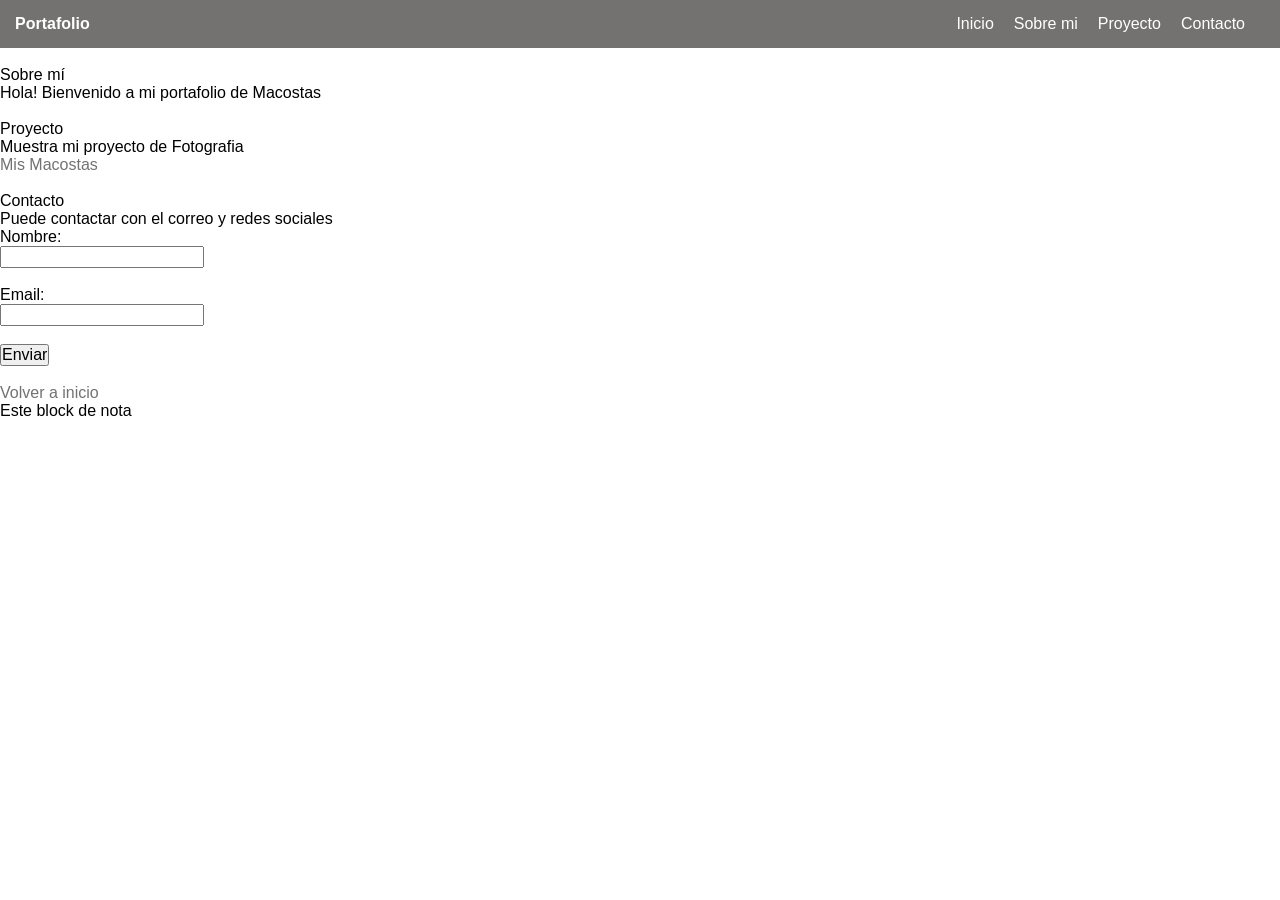
==== index.html @ 254ca8b9 "portafolio" ====
<!--TAREA: Creación de portafolio personal con página de mascotas-->

<!DOCTYPE html>
<html lang="es">

<head>

    <meta name="viewport" content="width=device-width, initial-scale=1.0">
    <meta charset="UTF-8">
    <meta name="author" content="Marielsa">
    <meta name="description" content="Portafolio">
    <title>Portafolio</title>
    <link rel="Stylesheet" href="Style/style.css">

</head>

<body>

    <header>
        <h1>Portafolio</h1>
        <nav>
            <ul>
                <li><a href="#">Inicio</a></li>
                <li><a href="#">Sobre mi</a></li>
                <li><a href="#">Proyecto</a></li>
                <li><a href="#">Contacto</a></li>
            </ul>
        </nav>
    </header>
<br>
    <body>
        <section>Sobre mí</section>
        <p>Hola! Bienvenido a mi portafolio de Macostas</p>
        <br>

        <section>Proyecto</section>
        <p>Muestra mi proyecto de Fotografia</p>
        <ul><a href="mascotas.html">Mis Macostas</a></ul>
        <br>

        <section>Contacto</section>
        <p>Puede contactar con el correo y redes sociales</p>
        <form action="/procesar-datos" method="Formulario">
            <label for="Nombre">Nombre:</label><br>
            <input type="Nombre" id="Nombre" name="Nombre" required><br><br>

            <label for="email">Email:</label><br>
            <input type="email" id="email" name="email" required><br><br>

            <input type="submit" value="Enviar">
        </form>
        <br>

        <a href="index.html">Volver a inicio</a>

        <footer>
            <blockquote>
                <p>Este block de nota</p>
            </blockquote>
        </footer>

    </body>

</html>
---- Style/style.css ----
/* Aplicación de estilos (styles.css):
Aplica una tipografía legible y colores de fondo/texto que diferencien las secciones.
Usa display, margin y padding para organizar los elementos con el modelo de caja.
Agrega un hover a los enlaces para que cambien de color al pasar el mouse.
Opcional: incluye una sombra en las imágenes y un borde redondeado.
El límite es tu imaginación, si deseas agregar una nueva sección, un nuevo estilo, no hay ningún problema. */


* {
    margin: 0;
    padding: 0;
    font-family: Arial, sans-serif;
    font-size: 16px;
}

body {
    margin: 0;
    font-family: Arial, sans-serif;
}

header {
    background-color: #747171;
    color: #333;
    padding: 15px;
    display: flex;
    justify-content: space-between;
    align-items: center;
}

nav ul {
    list-style: none;
    display: flex;
}

nav li {
    display: inline;
    margin-right: 20px;
}

a {
    text-decoration: none;
    color: #747171;
}

nav a {
    text-decoration: none;
    color: #fff;
    font-size: 16px;
}

nav a:hover {
    text-decoration: underline;
}

h1 {
    color: #fff;
    margin: 0;
}

p {
    font-family: Arial, sans-serif;
    font-size: 16px;
}

nav {
    font-family: Arial, sans-serif;
    font-size: 24px;
}

section {
    font-family: Arial, sans-serif;
    font-size: 16px;
}
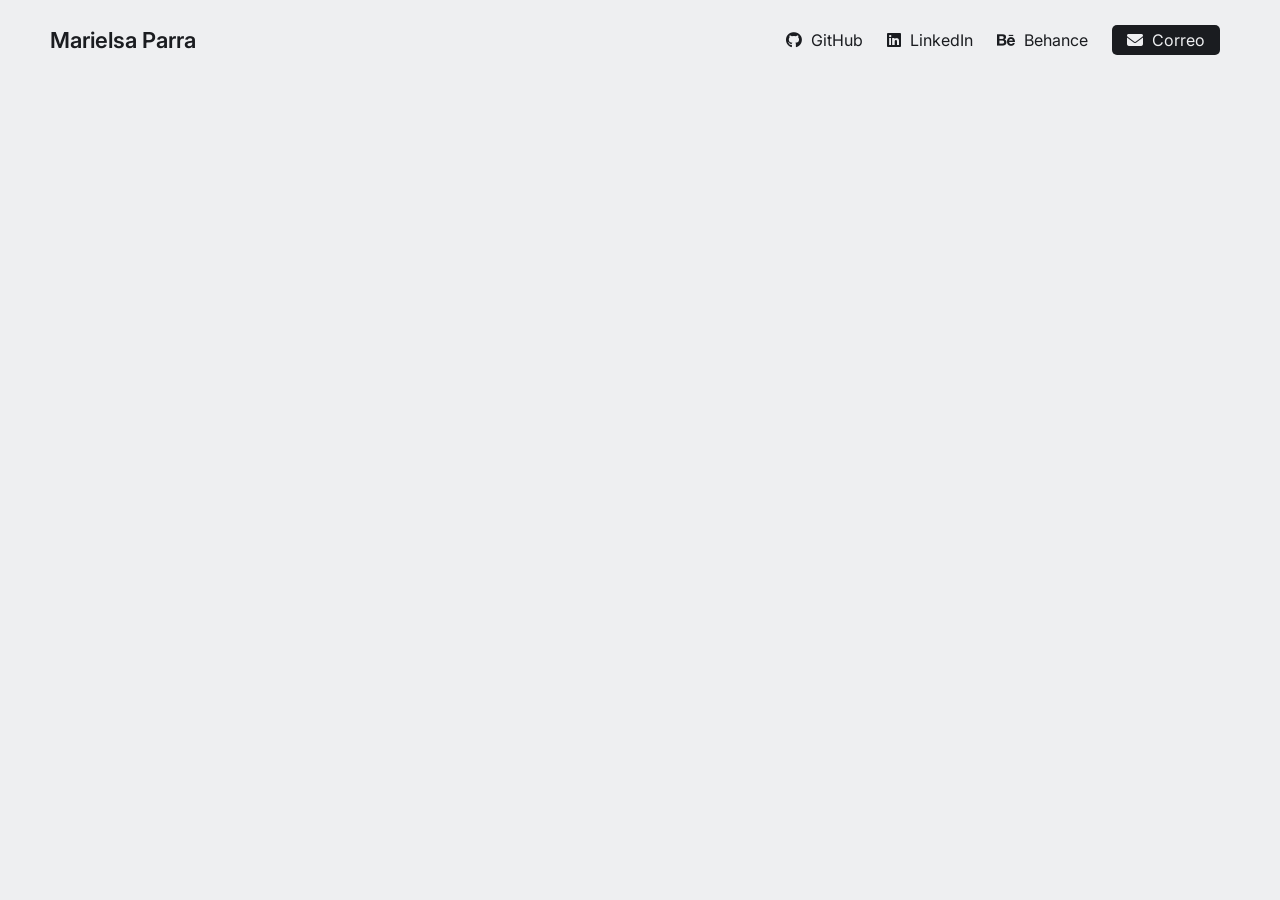
==== commit 4b612304: "portafolio" ====
--- a/index.html
+++ b/index.html
@@ -4,61 +4,60 @@
 <html lang="es">
 
 <head>
+    <meta charset="UTF-8">
+    <meta http-equiv="X-UA-Compatible" content="IE=edge">
+    <meta name="viewport" content="width=device-width, initial-scale=1.0">
+    <meta name="author" content="Marielsa Parra">
+    <meta name="description" content="Portafolio">
 
-    <meta name="viewport" content="width=device-width, initial-scale=1.0">
-    <meta charset="UTF-8">
-    <meta name="author" content="Marielsa">
-    <meta name="description" content="Portafolio">
-    <title>Portafolio</title>
-    <link rel="Stylesheet" href="Style/style.css">
+    <link rel="preconnect" href="https://fonts.googleapis.com">
+    <link rel="preconnect" href="https://fonts.gstatic.com" crossorigin>
+    <link href="https://fonts.googleapis.com/css2?family=Inter:wght@400;600&display=swap" rel="stylesheet">
 
+    <link rel="stylesheet" href="https://cdnjs.cloudflare.com/ajax/libs/font-awesome/6.5.0/css/all.min.css"
+        crossorigin="anonymous" referrerpolicy="no-referrer" />
+
+    <link rel="stylesheet" href="Style/style.css">
+
+    <title>Marielsa Parra</title>
 </head>
 
 <body>
+    <nav>
+        <div class="left">
+            <a href="/">Marielsa Parra</a>
+        </div>
 
-    <header>
-        <h1>Portafolio</h1>
-        <nav>
-            <ul>
-                <li><a href="#">Inicio</a></li>
-                <li><a href="#">Sobre mi</a></li>
-                <li><a href="#">Proyecto</a></li>
-                <li><a href="#">Contacto</a></li>
-            </ul>
-        </nav>
-    </header>
-<br>
-    <body>
-        <section>Sobre mí</section>
-        <p>Hola! Bienvenido a mi portafolio de Macostas</p>
-        <br>
+        <div class="right">
+            <a href="https://github.com/marielsa-design" target="_blank" rel="noopener noreferrer">
+                <i class="fa-brands fa-github"></i>
+                <span>GitHub</span>
+            </a>
 
-        <section>Proyecto</section>
-        <p>Muestra mi proyecto de Fotografia</p>
-        <ul><a href="mascotas.html">Mis Macostas</a></ul>
-        <br>
+            <a href="https://linkedin.com/in/marielsa-parra/" target="_blank" rel="noopener noreferrer">
+                <i class="fa-brands fa-linkedin"></i>
+                <span>LinkedIn</span>
+            </a>
 
-        <section>Contacto</section>
-        <p>Puede contactar con el correo y redes sociales</p>
-        <form action="/procesar-datos" method="Formulario">
-            <label for="Nombre">Nombre:</label><br>
-            <input type="Nombre" id="Nombre" name="Nombre" required><br><br>
+            <a href="https://www.behance.net/marielsamilagro" target="_blank" rel="noopener noreferrer">
+                <i class="fa-brands fa-behance"></i>
+                <span>Behance</span>
+            </a>
 
-            <label for="email">Email:</label><br>
-            <input type="email" id="email" name="email" required><br><br>
+            <a href="mailto:marielsa.milagro@gmail.com">
+                <i class="fa-solid fa-envelope"></i>
+                <span>Correo</span>
+            </a>
+        </div>
+    </nav>
 
-            <input type="submit" value="Enviar">
-        </form>
-        <br>
-
-        <a href="index.html">Volver a inicio</a>
-
-        <footer>
-            <blockquote>
-                <p>Este block de nota</p>
-            </blockquote>
-        </footer>
-
-    </body>
+    <main>
+        <section id="about"></section>
+        <section id="habilidades-diseno"></section>
+        <section id="habilidades-desarrollo"></section>
+        <section id="proyectos"></section>
+        <section id="contacto"></section>
+    </main>
+</body>
 
 </html>
--- a/Style/style.css
+++ b/Style/style.css
@@ -1,73 +1,58 @@
-/* Aplicación de estilos (styles.css):
-Aplica una tipografía legible y colores de fondo/texto que diferencien las secciones.
-Usa display, margin y padding para organizar los elementos con el modelo de caja.
-Agrega un hover a los enlaces para que cambien de color al pasar el mouse.
-Opcional: incluye una sombra en las imágenes y un borde redondeado.
-El límite es tu imaginación, si deseas agregar una nueva sección, un nuevo estilo, no hay ningún problema. */
-
+:root {
+    --text-color: #1a1c20;
+    --link-color: #4a76ee;
+    --background-color: #eeeff1;
+}
 
 * {
     margin: 0;
     padding: 0;
-    font-family: Arial, sans-serif;
-    font-size: 16px;
+    box-sizing: border-box;
+}
+
+html {
+    scroll-behavior: smooth;
 }
 
 body {
-    margin: 0;
-    font-family: Arial, sans-serif;
+    font-family: 'Inter', sans-serif;
+    background-color: var(--background-color);
 }
 
-header {
-    background-color: #747171;
-    color: #333;
-    padding: 15px;
+a {
+    color: var(--text-color);
+    text-decoration: none;
+}
+
+/* Navbar */
+
+nav {
     display: flex;
     justify-content: space-between;
     align-items: center;
+
+    padding: 0 50px;
+    height: 80px;
 }
 
-nav ul {
-    list-style: none;
-    display: flex;
+nav .left a {
+    color: var(--text-color);
+    font-size: 22px;
+    font-weight: 600;
 }
 
-nav li {
-    display: inline;
-    margin-right: 20px;
+nav .right a {
+    color: var(--text-color);
+    margin: 0 10px;
 }
 
-a {
-    text-decoration: none;
-    color: #747171;
+nav .right a:last-child {
+    color: var(--background-color);
+    background-color: var(--text-color);
+    padding: 5px 15px;
+    border-radius: 5px;
 }
 
-nav a {
-    text-decoration: none;
-    color: #fff;
-    font-size: 16px;
-}
-
-nav a:hover {
-    text-decoration: underline;
-}
-
-h1 {
-    color: #fff;
-    margin: 0;
-}
-
-p {
-    font-family: Arial, sans-serif;
-    font-size: 16px;
-}
-
-nav {
-    font-family: Arial, sans-serif;
-    font-size: 24px;
-}
-
-section {
-    font-family: Arial, sans-serif;
-    font-size: 16px;
+nav .right a span {
+    margin-left: 5px;
 }
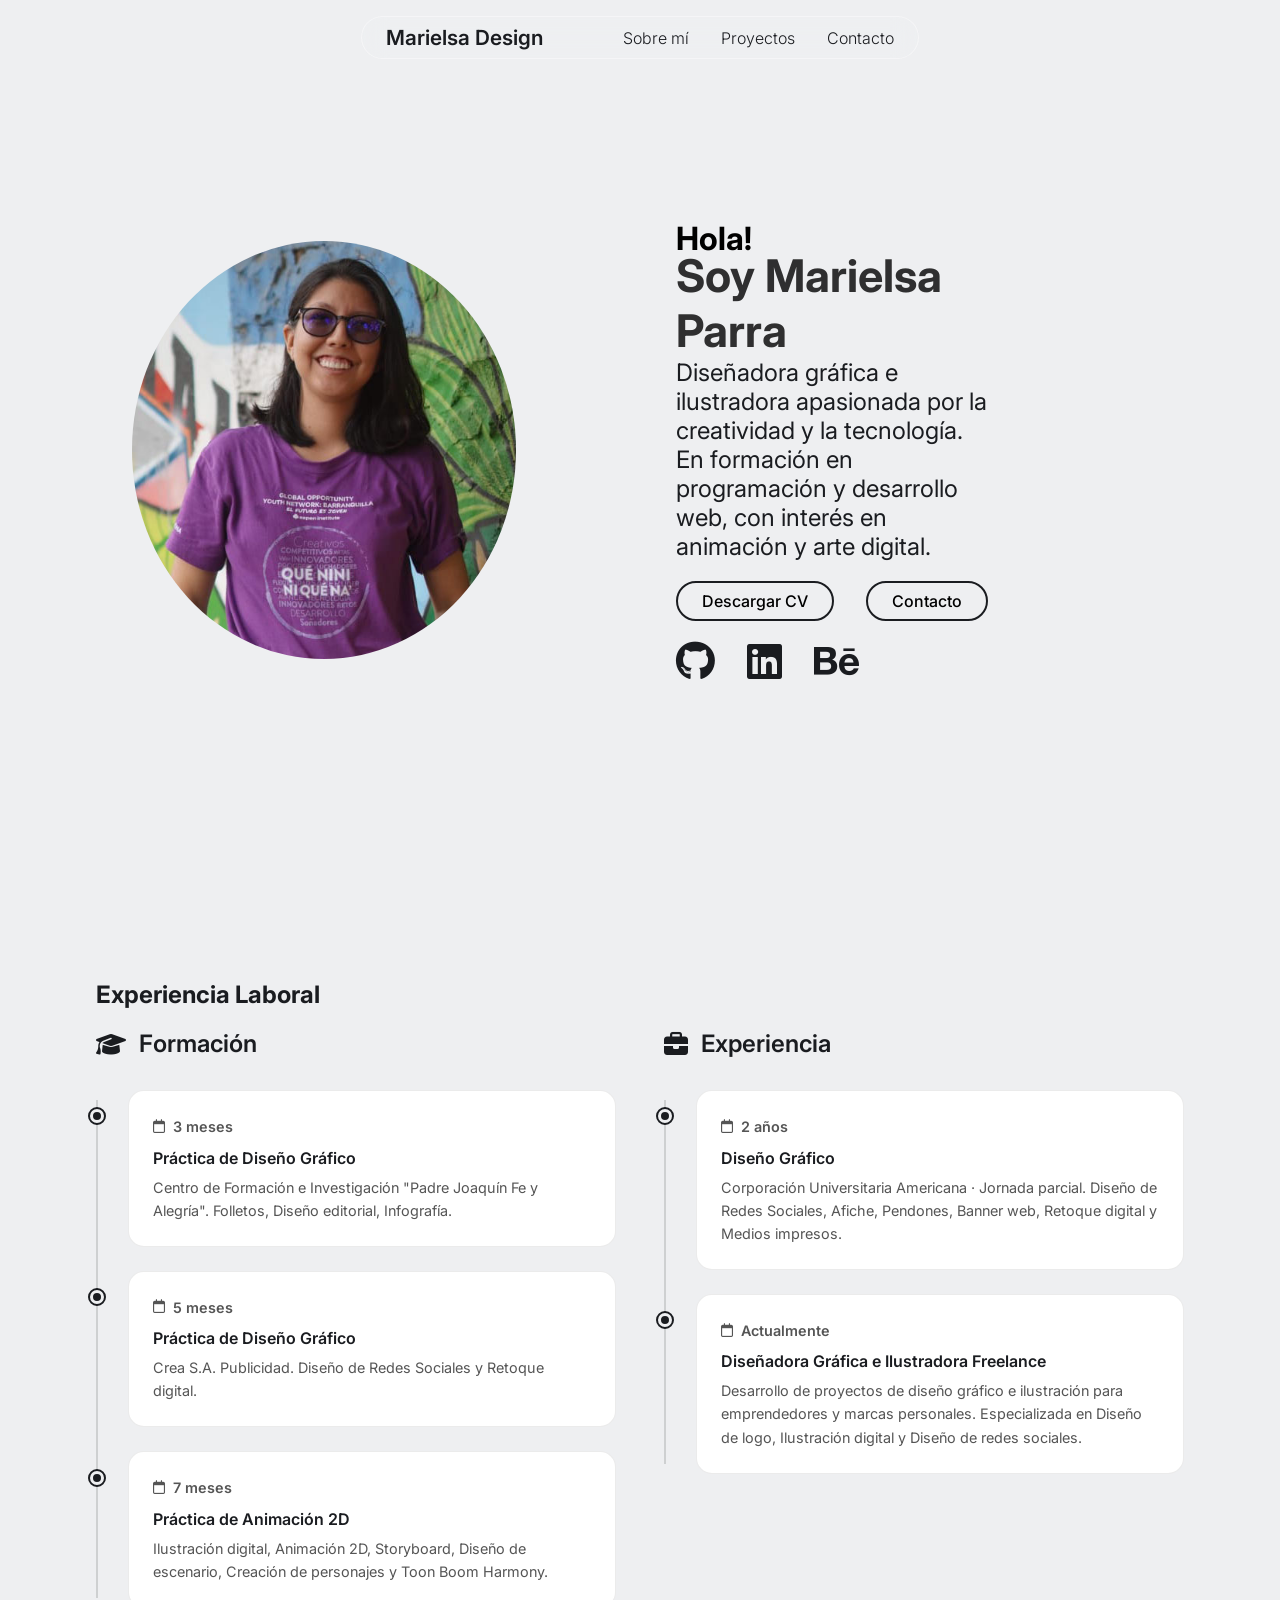
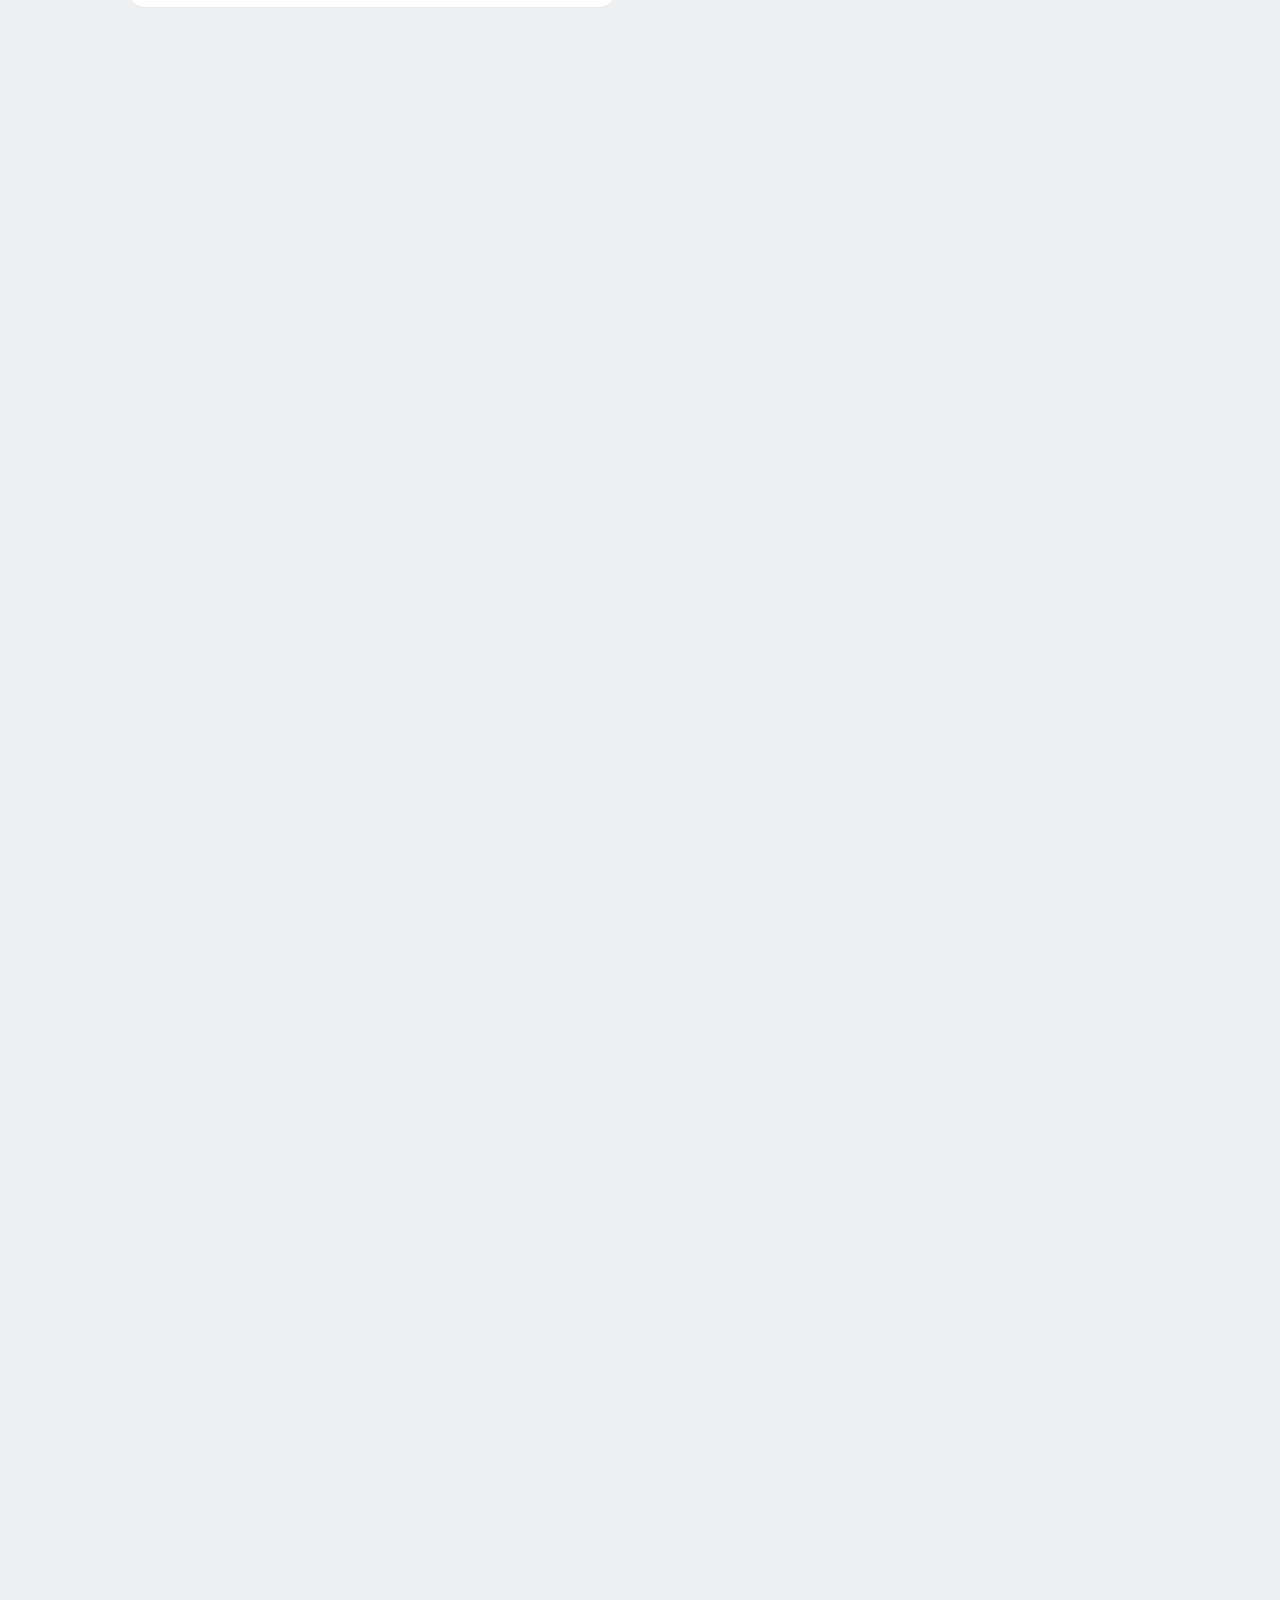
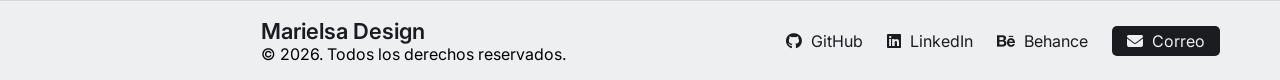
==== commit 3ce669a6: "portafolio" ====
--- a/index.html
+++ b/index.html
@@ -23,9 +23,162 @@
 </head>
 
 <body>
-    <nav>
+
+    <header class="header">
+        <a href="/" class="logo">Marielsa Design</a>
+
+        <ul class="nav-links">
+            <li><a href="#inicio">Sobre mí</a></li>
+            <li><a href="#proyectos">Proyectos</a></li>
+            <li><a href="#contacto">Contacto</a></li>
+        </ul>
+    </header>
+
+    <section id="about" class="about">
+        <div class="about-container">
+            <img src="img/foto.jpg" alt="">
+
+            <div class="info-box">
+
+                <div class="text">
+                    <h1>Hola!</h1>
+                    <h2>Soy Marielsa Parra</h2>
+                    <span>Diseñadora gráfica e ilustradora apasionada por la creatividad y la tecnología. En formación
+                        en programación y desarrollo web, con interés en animación y arte digital.</span>
+                </div>
+                <br>
+
+                <div class="btn-group">
+                    <div class="btn">Descargar CV</div><br>
+                    <div class="btn">Contacto</div>
+                </div>
+                <br>
+                <div class="socials">
+                    <a href="https://github.com/marielsa-design" target="_blank" rel="noopener noreferrer">
+                        <i class="fa-brands fa-github"></i>
+                    </a>
+                    <a href="https://www.linkedin.com/in/marielsa-parra/" target="_blank" rel="noopener noreferrer">
+                        <i class="fa-brands fa-linkedin"></i>
+                    </a>
+                    <a href="https://www.behance.net/marielsamilagro" target="_blank" rel="noopener noreferrer">
+                        <i class="fa-brands fa-behance"></i>
+                </div>
+
+            </div>
+        </div>
+    </section>
+    <section id="experiencia" class="experiencia">
+
+        <h2 class="section-title">Experiencia Laboral</h2>
+        <br>
+
+        <div class="timeline-container">
+
+            <!-- Columna izquierda: Formación -->
+            <div class="timeline-column">
+                <div class="timeline-column-title">
+                    <i class="fa-solid fa-graduation-cap"></i>
+                    <h3>Formación</h3>
+                </div>
+
+                <div class="timeline-line">
+                    <div class="timeline-item">
+                        <div class="timeline-dot"></div>
+                        <div class="timeline-card">
+                            <p class="timeline-date">
+                                <i class="fa-regular fa-calendar"></i>
+                                3 meses
+                            </p>
+                            <h4>Práctica de Diseño Gráfico</h4>
+                            <p>Centro de Formación e Investigación "Padre Joaquín Fe y Alegría". Folletos, Diseño
+                                editorial, Infografía.</p>
+                        </div>
+                    </div>
+
+                    <div class="timeline-item">
+                        <div class="timeline-dot"></div>
+                        <div class="timeline-card">
+                            <p class="timeline-date">
+                                <i class="fa-regular fa-calendar"></i>
+                                5 meses
+                            </p>
+                            <h4>Práctica de Diseño Gráfico</h4>
+                            <p>Crea S.A. Publicidad. Diseño de Redes Sociales y Retoque digital.</p>
+                        </div>
+                    </div>
+
+                    <div class="timeline-item">
+                        <div class="timeline-dot"></div>
+                        <div class="timeline-card">
+                            <p class="timeline-date">
+                                <i class="fa-regular fa-calendar"></i>
+                                7 meses
+                            </p>
+                            <h4>Práctica de Animación 2D</h4>
+                            <p>Ilustración digital, Animación 2D, Storyboard, Diseño de escenario, Creación de
+                                personajes y Toon Boom Harmony.</p>
+                        </div>
+                    </div>
+
+                </div>
+            </div>
+
+            <!-- Columna derecha: Experiencia -->
+
+            <div class="timeline-column">
+                <div class="timeline-column-title">
+                    <i class="fa-solid fa-briefcase"></i>
+                    <h3>Experiencia</h3>
+                </div>
+
+                <div class="timeline-line">
+
+                    <div class="timeline-item">
+                        <div class="timeline-dot"></div>
+                        <div class="timeline-card">
+                            <p class="timeline-date">
+                                <i class="fa-regular fa-calendar"></i>
+                                2 años
+                            </p>
+                            <h4>Diseño Gráfico</h4>
+                            <p>Corporación Universitaria Americana · Jornada parcial. Diseño de Redes Sociales,
+                                Afiche, Pendones, Banner web, Retoque digital y Medios impresos.</p>
+                        </div>
+                    </div>
+
+                    <div class="timeline-item">
+                        <div class="timeline-dot"></div>
+                        <div class="timeline-card">
+                            <p class="timeline-date">
+                                <i class="fa-regular fa-calendar"></i>
+                                Actualmente
+                            </p>
+                            <h4>Diseñadora Gráfica e Ilustradora Freelance</h4>
+                            <p>Desarrollo de proyectos de diseño gráfico e ilustración para emprendedores y marcas
+                                personales. Especializada en Diseño de logo, Ilustración digital y Diseño de redes
+                                sociales.</p>
+                        </div>
+                    </div>
+
+                </div>
+            </div>
+
+        </div>
+
+    </section>
+
+    <main>
+        <section id="about"></section>
+        <section id="experiencia"></section>
+        <section id="habilidades-desarrollo"></section>
+        <section id="proyectos"></section>
+        <section id="contacto"></section>
+    </main>
+
+    <footer class="footer">
         <div class="left">
-            <a href="/">Marielsa Parra</a>
+            <a href="/">Marielsa Design</a><br>
+            <span>&copy; 2026. Todos los derechos reservados.</span>
         </div>
 
         <div class="right">
@@ -49,15 +202,8 @@
                 <span>Correo</span>
             </a>
         </div>
-    </nav>
-
-    <main>
-        <section id="about"></section>
-        <section id="habilidades-diseno"></section>
-        <section id="habilidades-desarrollo"></section>
-        <section id="proyectos"></section>
-        <section id="contacto"></section>
-    </main>
+    </footer>
+
 </body>
 
 </html>
--- a/Style/style.css
+++ b/Style/style.css
@@ -17,6 +17,9 @@
 body {
     font-family: 'Inter', sans-serif;
     background-color: var(--background-color);
+    display: flex;
+    flex-direction: column;
+    min-height: 100vh;
 }
 
 a {
@@ -24,35 +27,342 @@
     text-decoration: none;
 }
 
-/* Navbar */
-
-nav {
+/* Header */
+
+header {
+    position: fixed;
+    top: 1rem;
+    left: 50%;
+    transform: translateX(-50%);
+    display: flex;
+    align-items: center;
+    justify-content: center;
+    gap: 5rem;
+    background-color: rgba(238, 239, 241, 0.5);
+    backdrop-filter: blur(12px);
+    -webkit-backdrop-filter: blur(12px);
+    border: 1px solid rgba(255, 255, 255, 0.4);
+    color: var(--text-color);
+    padding: 0.5rem 1.5rem;
+    border-radius: 3rem;
+    z-index: 1000;
+}
+
+.logo {
+    color: var(--text-color);
+    font-size: 1.3rem;
+    font-weight: 600;
+    text-wrap: nowrap;
+    transition: 0.3s ease-in-out;
+}
+
+.logo:hover {
+    transform: scale(1.1);
+}
+
+.nav-links {
+    display: flex;
+    gap: 2rem;
+    list-style: none;
+}
+
+li a {
+    position: relative;
+    color: var(--text-color);
+    font-weight: 300;
+}
+
+li a::before {
+    position: absolute;
+    content: '';
+    width: 0;
+    left: 0;
+    height: 5px;
+    top: 25px;
+    border-radius: 1rem;
+    transition: 0.3s ease-in-out;
+    background-color: var(--text-color);
+}
+
+li a:hover::before {
+    width: 100%;
+}
+
+#menu-icon {
+    font-size: 2rem;
+    display: none;
+}
+
+main {
+    flex: 1;
+    padding-top: 100px;
+}
+
+section {
+    min-height: 100vh;
+    padding: 8rem 12%;
+    width: 100%;
+    position: relative;
+}
+
+.about {
+    display: flex;
+    align-items: center;
+    justify-content: center;
+}
+
+.about .about-container {
+    display: flex;
+    align-items: center;
+    justify-content: center;
+    gap: 10rem;
+}
+
+.about img {
+    width: 30vw;
+    border-radius: 50%;
+}
+
+info-box {
+    display: flex;
+    flex-direction: column;
+    text-align: center;
+    align-items: center;
+    justify-content: center;
+    gap: 1.5rem;
+}
+
+.info-box h2 {
+    font-size: 45px;
+    margin-top: -10px;
+    opacity: 0.8;
+}
+
+.info-box h1 {
+    font-size: 32px;
+}
+
+.info-box span {
+    background-color: var(--text-color);
+    background-clip: text;
+    color: transparent;
+    font-size: 24px;
+    margin: 10px 0 25px;
+}
+
+.btn-group {
+    display: flex;
+    gap: 1rem;
+}
+
+.btn {
+    border-radius: 3rem;
+    padding: 0.5rem 1.5rem;
+    border: 2px solid var(--text-color);
+    cursor: pointer;
+    font-weight: 500;
+    text-wrap: nowrap;
+    transition: 0.2s ease-in-out;
+}
+
+.btn:hover {
+    background-color: var(--text-color);
+    color: var(--background-color);
+}
+
+.socials {
+    display: flex;
+    gap: 2rem;
+}
+
+.socials i {
+    font-size: 2.5rem;
+    cursor: pointer;
+    transition: 0.2s ease-in-out;
+}
+
+.socials i:hover {
+    transform: scale(1.1);
+}
+
+/* Section Experiencia */
+
+/* Experiencia */
+
+.experiencia {
+    padding: 5rem 10rem;
+}
+
+.experience-info {
+    display: flex;
+    align-items: flex-start;
+    justify-content: center;
+    gap: 5rem;
+}
+
+.experience-img {
+    width: 24vw;
+    border-radius: 3rem;
+    position: sticky;
+    top: 120px;
+}
+
+/* ── Experiencia / Timeline ── */
+
+.experiencia {
+    padding: 5rem 6rem;
+}
+
+.timeline-container {
+    display: grid;
+    grid-template-columns: 1fr 1fr;
+    gap: 3rem;
+}
+
+.timeline-column-title {
+    display: flex;
+    align-items: center;
+    gap: 0.8rem;
+    margin-bottom: 2rem;
+}
+
+.timeline-column-title i {
+    font-size: 1.5rem;
+    color: var(--text-color);
+}
+
+.timeline-column-title h3 {
+    font-size: 1.5rem;
+    font-weight: 600;
+    color: var(--text-color);
+}
+
+.timeline-line {
+    position: relative;
+    padding-left: 2rem;
+}
+
+.timeline-line::before {
+    content: '';
+    position: absolute;
+    left: 0;
+    top: 10px;
+    bottom: 10px;
+    width: 2px;
+    background-color: var(--text-color);
+    opacity: 0.15;
+}
+
+.timeline-item {
+    position: relative;
+    margin-bottom: 1.5rem;
+}
+
+.timeline-dot {
+    position: absolute;
+    left: -2.4rem;
+    top: 1.2rem;
+    width: 14px;
+    height: 14px;
+    border-radius: 50%;
+    background-color: var(--text-color);
+    border: 3px solid var(--background-color);
+    outline: 2px solid var(--text-color);
+}
+
+.timeline-card {
+    background-color: #ffffff;
+    border: 1px solid rgba(0, 0, 0, 0.08);
+    border-radius: 1rem;
+    padding: 1.5rem;
+    transition: 0.2s ease-in-out;
+}
+
+.timeline-card:hover {
+    transform: scale(1.02);
+    box-shadow: 0 4px 20px rgba(0, 0, 0, 0.08);
+}
+
+.timeline-date {
+    display: flex;
+    align-items: center;
+    gap: 0.5rem;
+    font-size: 0.85rem;
+    font-weight: 600;
+    color: var(--link-color);
+    margin-bottom: 0.6rem;
+}
+
+.timeline-date i {
+    font-size: 0.85rem;
+}
+
+.timeline-card h4 {
+    font-size: 1rem;
+    font-weight: 600;
+    color: var(--text-color);
+    margin-bottom: 0.5rem;
+}
+
+.timeline-card p {
+    font-size: 0.9rem;
+    line-height: 1.6;
+    color: #555;
+}
+
+/* Responsive */
+
+@media (max-width: 900px) {
+    .experiencia {
+        padding: 4rem 2rem;
+    }
+
+    .timeline-container {
+        grid-template-columns: 1fr;
+        gap: 2rem;
+    }
+}
+
+@media (max-width: 600px) {
+    .experiencia {
+        padding: 3rem 1rem;
+    }
+
+    .timeline-line {
+        padding-left: 1.5rem;
+    }
+}
+
+/* Footer */
+
+.footer {
     display: flex;
     justify-content: space-between;
     align-items: center;
-
     padding: 0 50px;
     height: 80px;
-}
-
-nav .left a {
+    margin-top: auto;
+    border-top: 1px solid rgba(0, 0, 0, 0.1);
+}
+
+.footer .left a {
     color: var(--text-color);
     font-size: 22px;
     font-weight: 600;
 }
 
-nav .right a {
+.footer .right a {
     color: var(--text-color);
     margin: 0 10px;
 }
 
-nav .right a:last-child {
+.footer .right a:last-child {
     color: var(--background-color);
     background-color: var(--text-color);
     padding: 5px 15px;
     border-radius: 5px;
 }
 
-nav .right a span {
+.footer .right a span {
     margin-left: 5px;
 }
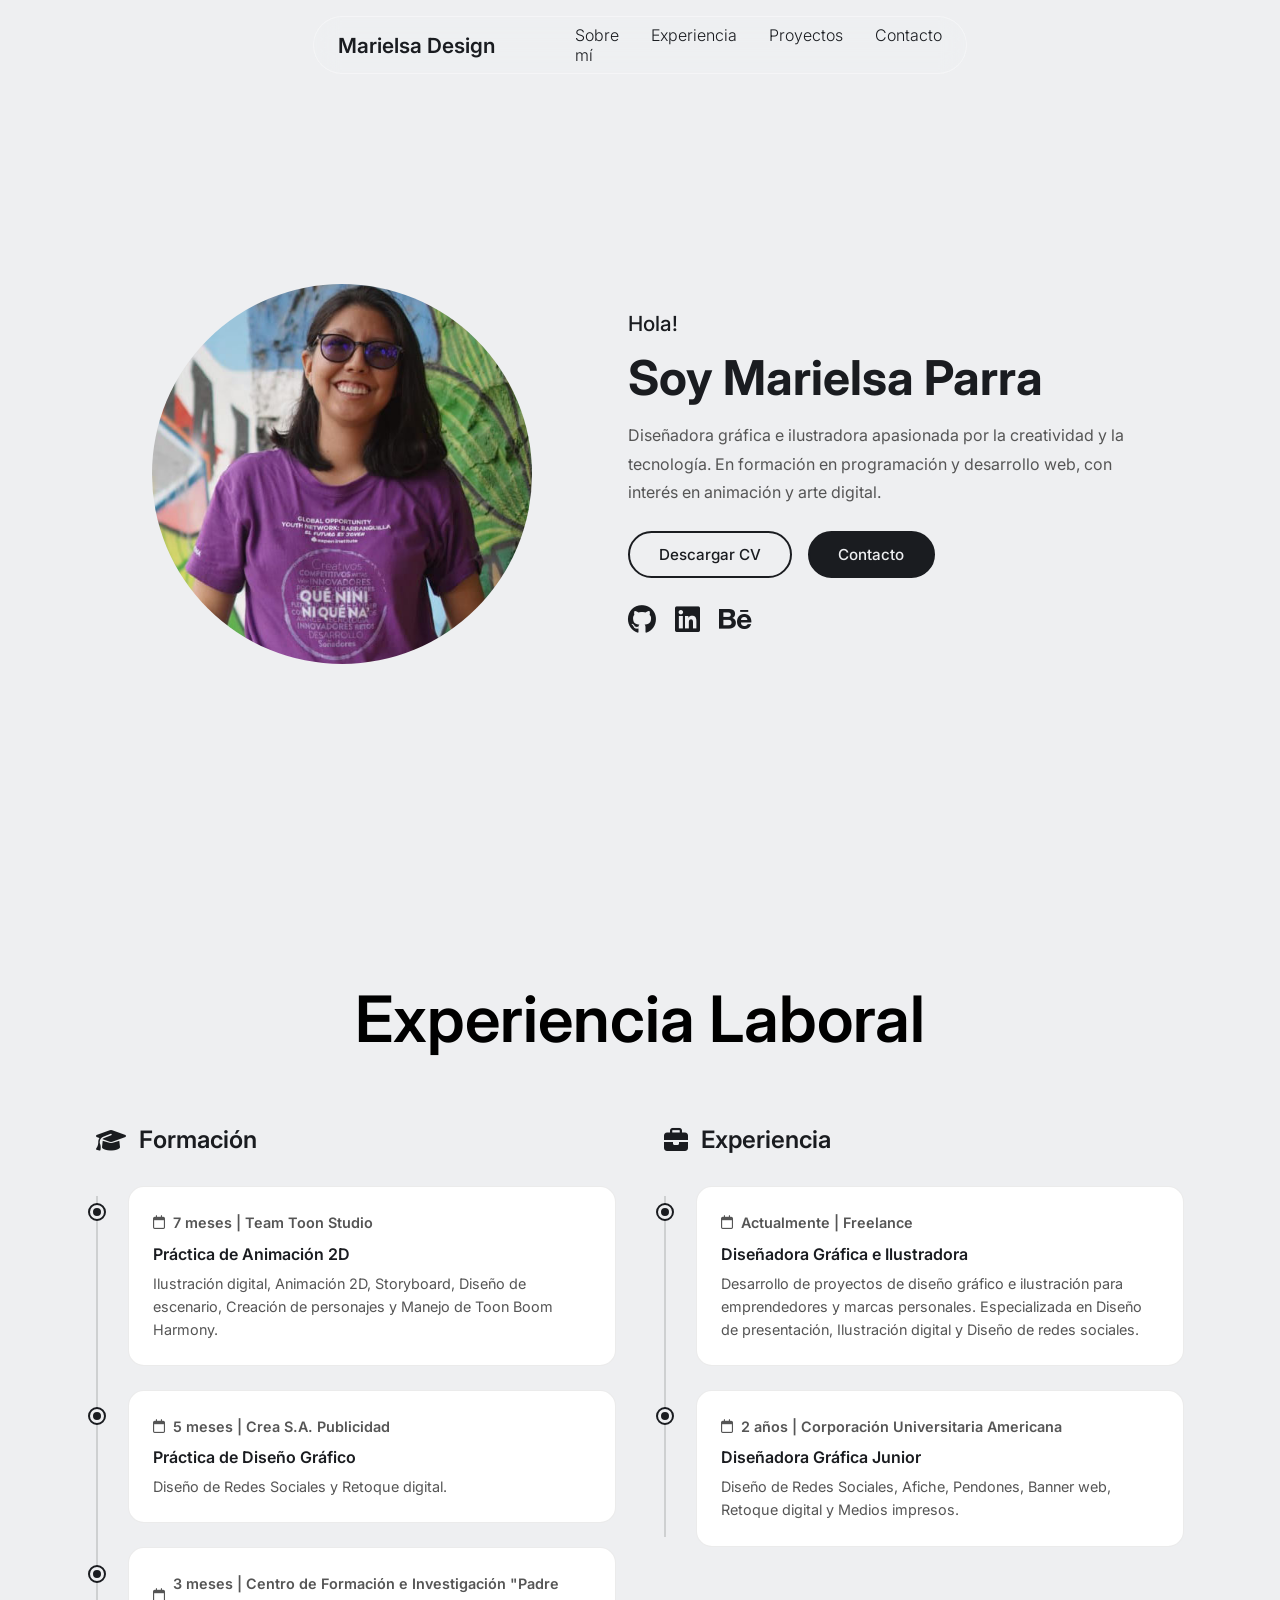
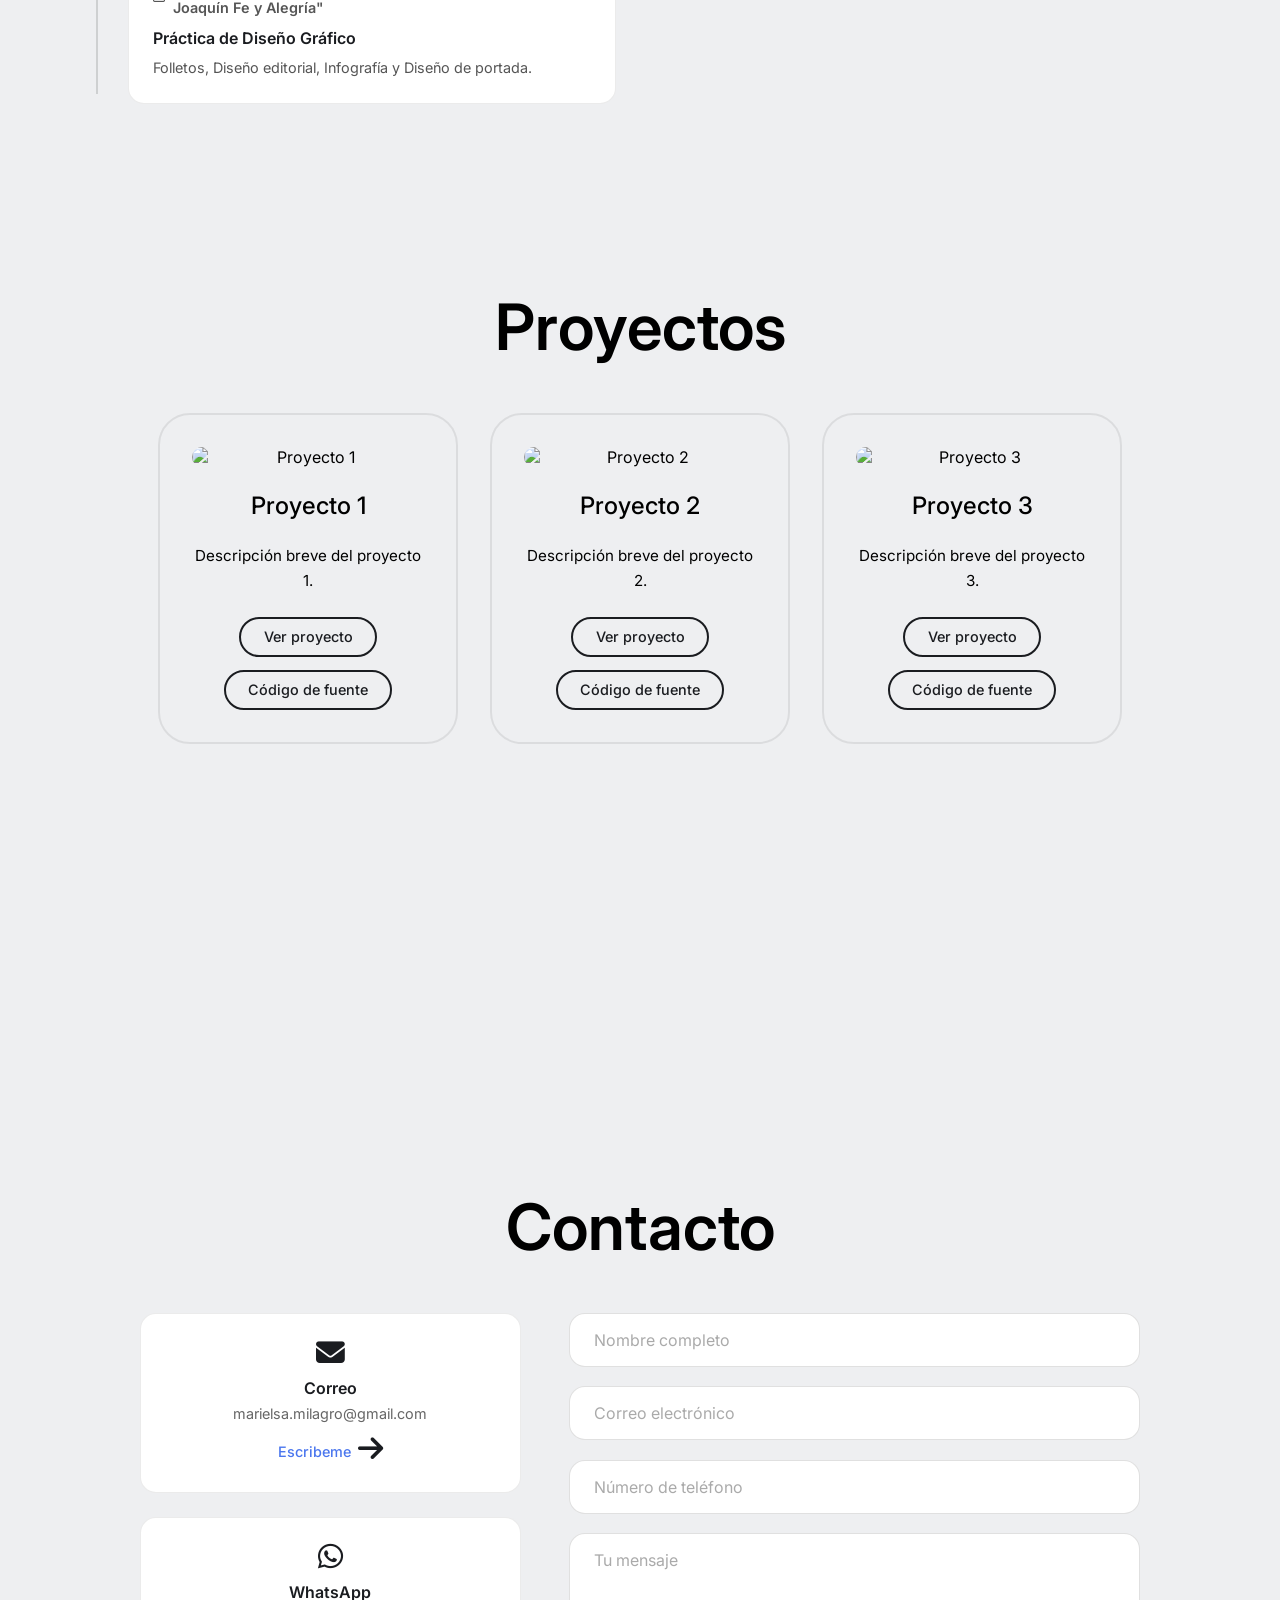
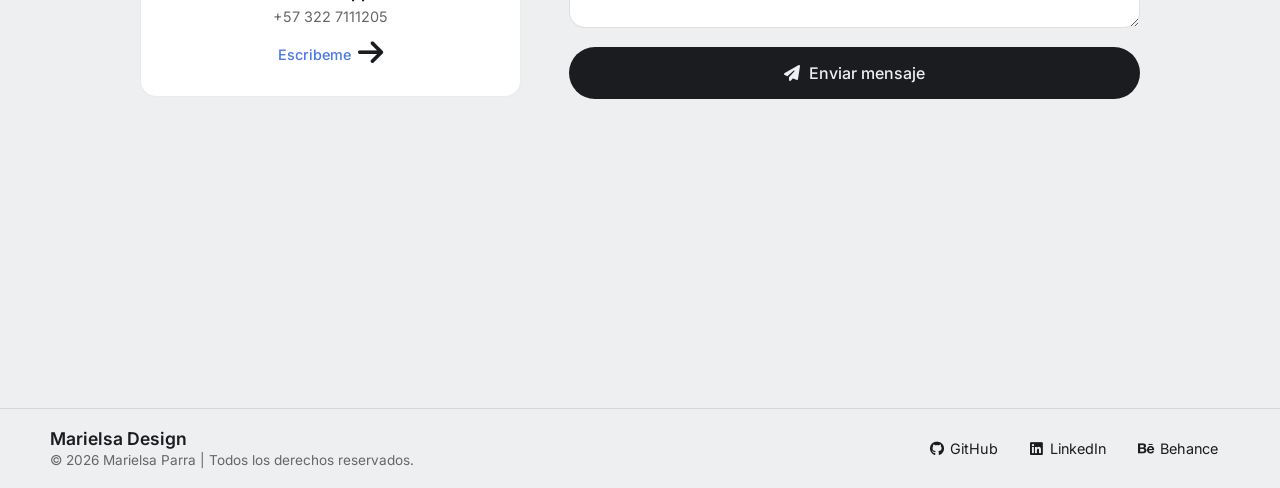
==== commit dc0535fe: "portafolio" ====
--- a/index.html
+++ b/index.html
@@ -19,8 +19,13 @@
 
     <link rel="stylesheet" href="Style/style.css">
 
+    <!-- Titulo de la página del portafolio personal -->
+
     <title>Marielsa Parra</title>
+    <link rel="icon" type="image/png" href="img/tiger.png">
 </head>
+
+<!-- Menu de navegación de portafolio personal -->
 
 <body>
 
@@ -28,45 +33,52 @@
         <a href="/" class="logo">Marielsa Design</a>
 
         <ul class="nav-links">
-            <li><a href="#inicio">Sobre mí</a></li>
+            <li><a href="#sobre-mi">Sobre mí</a></li>
+            <li><a href="#experiencia">Experiencia</a></li>
             <li><a href="#proyectos">Proyectos</a></li>
             <li><a href="#contacto">Contacto</a></li>
         </ul>
     </header>
 
-    <section id="about" class="about">
-        <div class="about-container">
-            <img src="img/foto.jpg" alt="">
-
-            <div class="info-box">
-
-                <div class="text">
-                    <h1>Hola!</h1>
-                    <h2>Soy Marielsa Parra</h2>
-                    <span>Diseñadora gráfica e ilustradora apasionada por la creatividad y la tecnología. En formación
-                        en programación y desarrollo web, con interés en animación y arte digital.</span>
-                </div>
-                <br>
-
-                <div class="btn-group">
-                    <div class="btn">Descargar CV</div><br>
-                    <div class="btn">Contacto</div>
-                </div>
-                <br>
-                <div class="socials">
+    <!-- Section de Sobre Mí -->
+
+    <section id="sobre-mi" class="sobre-mi">
+
+        <div class="sobre-mi-container">
+
+            <img src="img/foto.jpg" alt="Marielsa Parra" class="sobre-mi-img">
+
+            <div class="sobre-mi-texto">
+                <p class="sobre-mi-saludo">Hola!</p>
+                <h1 class="sobre-mi-nombre">Soy Marielsa Parra</h1>
+                <p class="sobre-mi-descripcion">Diseñadora gráfica e ilustradora apasionada por la creatividad y la
+                    tecnología. En formación en programación y desarrollo web, con interés en animación y arte digital.
+                </p>
+
+                <div class="sobre-mi-botones">
+                    <a href="cv/marielsa-cv.pdf" download class="btn-cv">Descargar CV</a>
+                    <a href="#contacto" class="btn-contacto">Contacto</a>
+                </div>
+
+                <div class="sobre-mi-redes">
                     <a href="https://github.com/marielsa-design" target="_blank" rel="noopener noreferrer">
                         <i class="fa-brands fa-github"></i>
                     </a>
-                    <a href="https://www.linkedin.com/in/marielsa-parra/" target="_blank" rel="noopener noreferrer">
+                    <a href="https://linkedin.com/in/marielsa-parra/" target="_blank" rel="noopener noreferrer">
                         <i class="fa-brands fa-linkedin"></i>
                     </a>
                     <a href="https://www.behance.net/marielsamilagro" target="_blank" rel="noopener noreferrer">
                         <i class="fa-brands fa-behance"></i>
-                </div>
-
-            </div>
-        </div>
+                    </a>
+                </div>
+            </div>
+
+        </div>
+
     </section>
+
+    <!-- seccion de experiencia laboral -->
+
     <section id="experiencia" class="experiencia">
 
         <h2 class="section-title">Experiencia Laboral</h2>
@@ -82,41 +94,42 @@
                 </div>
 
                 <div class="timeline-line">
-                    <div class="timeline-item">
-                        <div class="timeline-dot"></div>
-                        <div class="timeline-card">
-                            <p class="timeline-date">
-                                <i class="fa-regular fa-calendar"></i>
-                                3 meses
-                            </p>
-                            <h4>Práctica de Diseño Gráfico</h4>
-                            <p>Centro de Formación e Investigación "Padre Joaquín Fe y Alegría". Folletos, Diseño
-                                editorial, Infografía.</p>
-                        </div>
-                    </div>
-
-                    <div class="timeline-item">
-                        <div class="timeline-dot"></div>
-                        <div class="timeline-card">
-                            <p class="timeline-date">
-                                <i class="fa-regular fa-calendar"></i>
-                                5 meses
-                            </p>
-                            <h4>Práctica de Diseño Gráfico</h4>
-                            <p>Crea S.A. Publicidad. Diseño de Redes Sociales y Retoque digital.</p>
-                        </div>
-                    </div>
-
-                    <div class="timeline-item">
-                        <div class="timeline-dot"></div>
-                        <div class="timeline-card">
-                            <p class="timeline-date">
-                                <i class="fa-regular fa-calendar"></i>
-                                7 meses
+
+                    <div class="timeline-item">
+                        <div class="timeline-dot"></div>
+                        <div class="timeline-card">
+                            <p class="timeline-date">
+                                <i class="fa-regular fa-calendar"></i>
+                                7 meses | Team Toon Studio
                             </p>
                             <h4>Práctica de Animación 2D</h4>
                             <p>Ilustración digital, Animación 2D, Storyboard, Diseño de escenario, Creación de
-                                personajes y Toon Boom Harmony.</p>
+                                personajes y Manejo de Toon Boom Harmony.</p>
+                        </div>
+                    </div>
+
+                    <div class="timeline-item">
+                        <div class="timeline-dot"></div>
+                        <div class="timeline-card">
+                            <p class="timeline-date">
+                                <i class="fa-regular fa-calendar"></i>
+                                5 meses | Crea S.A. Publicidad
+                            </p>
+                            <h4>Práctica de Diseño Gráfico</h4>
+                            <p>Diseño de Redes Sociales y Retoque digital.</p>
+                        </div>
+                    </div>
+
+                    <div class="timeline-item">
+                        <div class="timeline-dot"></div>
+                        <div class="timeline-card">
+                            <p class="timeline-date">
+                                <i class="fa-regular fa-calendar"></i>
+                                3 meses | Centro de Formación e Investigación "Padre Joaquín Fe y Alegría"
+                            </p>
+                            <h4>Práctica de Diseño Gráfico</h4>
+                            <p>Folletos, Diseño
+                                editorial, Infografía y Diseño de portada.</p>
                         </div>
                     </div>
 
@@ -138,28 +151,28 @@
                         <div class="timeline-card">
                             <p class="timeline-date">
                                 <i class="fa-regular fa-calendar"></i>
-                                2 años
-                            </p>
-                            <h4>Diseño Gráfico</h4>
-                            <p>Corporación Universitaria Americana · Jornada parcial. Diseño de Redes Sociales,
-                                Afiche, Pendones, Banner web, Retoque digital y Medios impresos.</p>
-                        </div>
-                    </div>
-
-                    <div class="timeline-item">
-                        <div class="timeline-dot"></div>
-                        <div class="timeline-card">
-                            <p class="timeline-date">
-                                <i class="fa-regular fa-calendar"></i>
-                                Actualmente
-                            </p>
-                            <h4>Diseñadora Gráfica e Ilustradora Freelance</h4>
+                                Actualmente | Freelance
+                            </p>
+                            <h4>Diseñadora Gráfica e Ilustradora</h4>
                             <p>Desarrollo de proyectos de diseño gráfico e ilustración para emprendedores y marcas
-                                personales. Especializada en Diseño de logo, Ilustración digital y Diseño de redes
+                                personales. Especializada en Diseño de presentación, Ilustración digital y Diseño de
+                                redes
                                 sociales.</p>
                         </div>
                     </div>
 
+                    <div class="timeline-item">
+                        <div class="timeline-dot"></div>
+                        <div class="timeline-card">
+                            <p class="timeline-date">
+                                <i class="fa-regular fa-calendar"></i>
+                                2 años | Corporación Universitaria Americana
+                            </p>
+                            <h4>Diseñadora Gráfica Junior</h4>
+                            <p>Diseño de Redes Sociales, Afiche,
+                                Pendones, Banner web, Retoque digital y Medios impresos.</p>
+                        </div>
+                    </div>
                 </div>
             </div>
 
@@ -167,18 +180,106 @@
 
     </section>
 
-    <main>
-        <section id="about"></section>
-        <section id="experiencia"></section>
-        <section id="habilidades-desarrollo"></section>
-        <section id="proyectos"></section>
-        <section id="contacto"></section>
-    </main>
+    <!-- Section de Proyectos -->
+
+    <section id="proyectos" class="proyectos">
+
+        <h2 class="section-title">Proyectos</h2>
+
+        <div class="proyectos-grid">
+
+            <div class="proyectos-card">
+                <img src="img/tiger.png" alt="Proyecto 1">
+                <h3>Proyecto 1</h3>
+                <p>Descripción breve del proyecto 1.</p>
+                <div class="btn-group">
+                    <a href="#" class="btn">Ver proyecto</a>
+                    <a href="#" class="btn">Código de fuente</a>
+                </div>
+            </div>
+
+            <div class="proyectos-card">
+                <img src="img/tiger.png" alt="Proyecto 2">
+                <h3>Proyecto 2</h3>
+                <p>Descripción breve del proyecto 2.</p>
+                <div class="btn-group">
+                    <a href="#" class="btn">Ver proyecto</a>
+                    <a href="#" class="btn">Código de fuente</a>
+                </div>
+            </div>
+
+            <div class="proyectos-card">
+                <img src="img/tiger.png" alt="Proyecto 3">
+                <h3>Proyecto 3</h3>
+                <p>Descripción breve del proyecto 3.</p>
+                <div class="btn-group">
+                    <a href="#" class="btn">Ver proyecto</a>
+                    <a href="#" class="btn">Código de fuente</a>
+                </div>
+            </div>
+
+        </div>
+
+    </section>
+
+    <!-- Contacto -->
+
+    <section id="contacto" class="contacto">
+
+        <h2 class="section-title">Contacto</h2>
+
+        <div class="contacto-container">
+
+            <!-- Tarjetas de contacto izquierda -->
+
+            <div class="contacto-info">
+
+                <div class="contacto-card">
+                    <i class="fa-solid fa-envelope"></i>
+                    <h3>Correo</h3>
+                    <p>marielsa.milagro@gmail.com</p>
+                    <a href="mailto:marielsa.milagro@gmail.com" class="contacto-link">
+                        Escribeme <i class="fa-solid fa-arrow-right"></i>
+                    </a>
+                </div>
+
+                <div class="contacto-card">
+                    <i class="fa-brands fa-whatsapp"></i>
+                    <h3>WhatsApp</h3>
+                    <p>+57 322 7111205</p>
+                    <a href="https://wa.me/573227111205" target="_blank" rel="noopener noreferrer"
+                        class="contacto-link">
+                        Escribeme <i class="fa-solid fa-arrow-right"></i>
+                    </a>
+                </div>
+            </div>
+
+            <!-- Formulario derecha -->
+
+            <div class="contacto-form">
+
+                <input type="text" class="form-input" placeholder="Nombre completo">
+                <input type="email" class="form-input" placeholder="Correo electrónico">
+                <input type="tel" class="form-input" placeholder="Número de teléfono">
+                <textarea class="form-input form-textarea" placeholder="Tu mensaje"></textarea>
+
+                <button class="form-btn">
+                    <i class="fa-solid fa-paper-plane"></i>
+                    <span>Enviar mensaje</span>
+                </button>
+
+            </div>
+
+        </div>
+
+    </section>
+
+    <!-- Footer de la página del portafolio personal -->
 
     <footer class="footer">
         <div class="left">
             <a href="/">Marielsa Design</a><br>
-            <span>&copy; 2026. Todos los derechos reservados.</span>
+            <span>&copy; 2026 Marielsa Parra | Todos los derechos reservados.</span>
         </div>
 
         <div class="right">
@@ -196,11 +297,6 @@
                 <i class="fa-brands fa-behance"></i>
                 <span>Behance</span>
             </a>
-
-            <a href="mailto:marielsa.milagro@gmail.com">
-                <i class="fa-solid fa-envelope"></i>
-                <span>Correo</span>
-            </a>
         </div>
     </footer>
 
--- a/Style/style.css
+++ b/Style/style.css
@@ -100,89 +100,158 @@
 
 section {
     min-height: 100vh;
-    padding: 8rem 12%;
     width: 100%;
     position: relative;
 }
 
-.about {
+/* ── Sobre mí ── */
+
+.sobre-mi {
+    padding: 8rem 6rem 5rem;
+    min-height: 100vh;
+    display: flex;
+    align-items: center;
+}
+
+.sobre-mi-container {
     display: flex;
     align-items: center;
     justify-content: center;
-}
-
-.about .about-container {
-    display: flex;
-    align-items: center;
-    justify-content: center;
-    gap: 10rem;
-}
-
-.about img {
-    width: 30vw;
+    gap: 6rem;
+    width: 100%;
+    max-width: 1100px;
+    margin: 0 auto;
+}
+
+.sobre-mi-img {
+    width: 380px;
+    height: 380px;
+    object-fit: cover;
     border-radius: 50%;
-}
-
-info-box {
+    flex-shrink: 0;
+}
+
+.sobre-mi-texto {
     display: flex;
     flex-direction: column;
-    text-align: center;
-    align-items: center;
-    justify-content: center;
-    gap: 1.5rem;
-}
-
-.info-box h2 {
-    font-size: 45px;
-    margin-top: -10px;
-    opacity: 0.8;
-}
-
-.info-box h1 {
-    font-size: 32px;
-}
-
-.info-box span {
-    background-color: var(--text-color);
-    background-clip: text;
-    color: transparent;
-    font-size: 24px;
-    margin: 10px 0 25px;
-}
-
-.btn-group {
-    display: flex;
     gap: 1rem;
-}
-
-.btn {
+    max-width: 500px;
+}
+
+.sobre-mi-saludo {
+    font-size: 1.3rem;
+    font-weight: 500;
+    color: var(--text-color);
+}
+
+.sobre-mi-nombre {
+    font-size: 3rem;
+    font-weight: 700;
+    color: var(--text-color);
+    line-height: 1.1;
+}
+
+.sobre-mi-descripcion {
+    font-size: 1rem;
+    line-height: 1.8;
+    color: #555;
+}
+
+.sobre-mi-botones {
+    display: flex;
+    gap: 1rem;
+    margin-top: 0.5rem;
+    flex-wrap: wrap;
+}
+
+.btn-cv {
+    padding: 0.75rem 1.8rem;
     border-radius: 3rem;
-    padding: 0.5rem 1.5rem;
     border: 2px solid var(--text-color);
-    cursor: pointer;
+    color: var(--text-color);
+    font-size: 0.95rem;
     font-weight: 500;
-    text-wrap: nowrap;
-    transition: 0.2s ease-in-out;
-}
-
-.btn:hover {
+    transition: 0.3s ease-in-out;
+}
+
+.btn-cv:hover {
     background-color: var(--text-color);
     color: var(--background-color);
 }
 
-.socials {
-    display: flex;
-    gap: 2rem;
-}
-
-.socials i {
-    font-size: 2.5rem;
-    cursor: pointer;
-    transition: 0.2s ease-in-out;
-}
-
-.socials i:hover {
-    transform: scale(1.1);
+.btn-contacto {
+    padding: 0.75rem 1.8rem;
+    border-radius: 3rem;
+    border: 2px solid var(--text-color);
+    background-color: var(--text-color);
+    color: var(--background-color);
+    font-size: 0.95rem;
+    font-weight: 500;
+    transition: 0.3s ease-in-out;
+}
+
+.btn-contacto:hover {
+    background-color: #3a3a3a;
+    border-color: #3a3a3a;
+}
+
+.sobre-mi-redes {
+    display: flex;
+    gap: 1.2rem;
+    margin-top: 0.5rem;
+}
+
+.sobre-mi-redes a {
+    font-size: 1.8rem;
+    color: var(--text-color);
+    transition: 0.3s ease-in-out;
+}
+
+.sobre-mi-redes a:hover {
+    transform: scale(1.15);
+    color: #555;
+}
+
+/* Responsive */
+
+@media (max-width: 900px) {
+    .sobre-mi {
+        padding: 8rem 2rem 4rem;
+    }
+
+    .sobre-mi-container {
+        flex-direction: column;
+        gap: 2.5rem;
+        text-align: center;
+    }
+
+    .sobre-mi-botones {
+        justify-content: center;
+    }
+
+    .sobre-mi-redes {
+        justify-content: center;
+    }
+
+    .sobre-mi-img {
+        width: 260px;
+        height: 260px;
+    }
+
+    .sobre-mi-nombre {
+        font-size: 2.2rem;
+    }
+}
+
+@media (max-width: 600px) {
+    .sobre-mi-img {
+        width: 200px;
+        height: 200px;
+    }
+
+    .sobre-mi-nombre {
+        font-size: 1.8rem;
+    }
 }
 
 /* Section Experiencia */
@@ -333,6 +402,317 @@
     }
 }
 
+/* Section Proyectos */
+
+.section-title {
+    text-align: center;
+    font-size: 4rem;
+    font-weight: 600;
+    margin-bottom: 3rem;
+    width: 100%;
+}
+
+/* Proyectos */
+
+.proyectos {
+    padding: 5rem 6rem;
+    text-align: center;
+}
+
+.proyectos-grid {
+    display: flex;
+    flex-wrap: wrap;
+    justify-content: center;
+    gap: 2rem;
+    margin: 0 auto;
+}
+
+.proyectos-card {
+    width: 300px;
+    padding: 2rem;
+    display: flex;
+    flex-direction: column;
+    align-items: center;
+    justify-content: center;
+    text-align: center;
+    gap: 1.5rem;
+    border: 2px solid rgba(0, 0, 0, 0.08);
+    border-radius: 2rem;
+    cursor: pointer;
+    transition: 0.3s ease-in-out;
+}
+
+.proyectos-card:hover {
+    background-color: var(--text-color);
+    color: var(--background-color);
+    transform: translateY(-10px) scale(1.02);
+}
+
+.proyectos-card img {
+    width: 100%;
+    border-radius: 1rem;
+}
+
+.proyectos-card h3 {
+    font-size: 1.5rem;
+    font-weight: 500;
+}
+
+.proyectos-card p {
+    font-size: 0.95rem;
+    line-height: 1.6;
+}
+
+.btn-group {
+    display: flex;
+    flex-direction: column;
+    gap: 0.8rem;
+    width: 100%;
+    align-items: center;
+}
+
+.btn {
+    padding: 0.6rem 1.4rem;
+    border-radius: 3rem;
+    border: 2px solid var(--text-color);
+    color: var(--text-color);
+    font-size: 0.9rem;
+    font-weight: 500;
+    transition: 0.3s ease-in-out;
+    width: fit-content;
+}
+
+.proyectos-card:hover .btn {
+    border: 2px solid var(--background-color);
+    color: var(--background-color);
+}
+
+.proyectos-card:hover .btn:hover {
+    background-color: var(--background-color);
+    color: var(--text-color);
+}
+
+/* Responsive */
+
+@media (max-width: 900px) {
+    .proyectos {
+        padding: 4rem 2rem;
+    }
+
+    .proyectos-card {
+        width: 260px;
+    }
+}
+
+@media (max-width: 600px) {
+    .proyectos {
+        padding: 3rem 1rem;
+    }
+
+    .proyectos-card {
+        width: 100%;
+    }
+}
+
+/* ── Contacto ── */
+
+.contacto {
+    padding: 5rem 6rem;
+    display: flex;
+    flex-direction: column;
+    align-items: center;
+}
+
+.contacto-container {
+    display: grid;
+    grid-template-columns: 1fr 1.5fr;
+    gap: 3rem;
+    width: 100%;
+    max-width: 1000px;
+}
+
+/* Tarjetas */
+
+.contacto-info {
+    display: flex;
+    flex-direction: column;
+    gap: 1.5rem;
+}
+
+.contacto-card {
+    display: flex;
+    flex-direction: column;
+    align-items: center;
+    text-align: center;
+    gap: 0.4rem;
+    padding: 1.5rem;
+    border-radius: 1rem;
+    border: 1px solid rgba(0, 0, 0, 0.08);
+    background-color: #ffffff;
+    transition: 0.3s ease-in-out;
+}
+
+.contacto-card:hover {
+    transform: scale(1.02);
+    box-shadow: 0 4px 20px rgba(0, 0, 0, 0.08);
+}
+
+.contacto-card i {
+    font-size: 1.8rem;
+    color: var(--text-color);
+    margin-bottom: 0.3rem;
+}
+
+.contacto-card h3 {
+    font-size: 1rem;
+    font-weight: 600;
+    color: var(--text-color);
+}
+
+.contacto-card p {
+    font-size: 0.9rem;
+    color: #666;
+}
+
+.contacto-link {
+    display: flex;
+    align-items: center;
+    gap: 0.4rem;
+    font-size: 0.9rem;
+    font-weight: 500;
+    color: var(--link-color);
+    margin-top: 0.4rem;
+    transition: 0.3s ease-in-out;
+}
+
+.contacto-link:hover {
+    gap: 0.8rem;
+}
+
+/* Formulario */
+
+.contacto-form {
+    display: flex;
+    flex-direction: column;
+    gap: 1.2rem;
+}
+
+.form-input {
+    width: 100%;
+    padding: 1rem 1.5rem;
+    border-radius: 1rem;
+    border: 1px solid rgba(0, 0, 0, 0.12);
+    background-color: #ffffff;
+    font-family: 'Inter', sans-serif;
+    font-size: 1rem;
+    color: var(--text-color);
+    outline: none;
+    transition: 0.3s ease-in-out;
+}
+
+.form-input:focus {
+    border: 1px solid var(--text-color);
+    box-shadow: 0 0 0 3px rgba(26, 28, 32, 0.08);
+}
+
+.form-input::placeholder {
+    color: #aaa;
+}
+
+.form-textarea {
+    resize: vertical;
+    min-height: 95px;
+    border-radius: 1rem;
+}
+
+.form-btn {
+    display: flex;
+    align-items: center;
+    justify-content: center;
+    gap: 0.6rem;
+    padding: 1rem 2rem;
+    border-radius: 3rem;
+    border: none;
+    background-color: var(--text-color);
+    color: var(--background-color);
+    font-family: 'Inter', sans-serif;
+    font-size: 1rem;
+    font-weight: 500;
+    cursor: pointer;
+    transition: 0.3s ease-in-out;
+}
+
+.form-btn:hover {
+    background-color: #3a3a3a;
+    transform: scale(1.03);
+}
+
+/* Responsive */
+
+@media (max-width: 900px) {
+    .contacto {
+        padding: 4rem 2rem;
+    }
+
+    .contacto-container {
+        grid-template-columns: 1fr;
+    }
+}
+
+@media (max-width: 600px) {
+    .contacto {
+        padding: 3rem 1rem;
+    }
+}
+
+/* Footer */
+
+.footer {
+    display: flex;
+    gap: 1rem;
+    flex-wrap: wrap;
+    justify-content: center;
+}
+
+.btn {
+    padding: 0.6rem 1.4rem;
+    border-radius: 3rem;
+    border: 2px solid var(--text-color);
+    color: var(--text-color);
+    font-size: 0.9rem;
+    font-weight: 500;
+    transition: 0.3s ease-in-out;
+}
+
+.proyectos-card:hover .btn {
+    border: 2px solid var(--background-color);
+    color: var(--background-color);
+}
+
+.proyectos-card:hover .btn:hover {
+    background-color: var(--background-color);
+    color: var(--text-color);
+}
+
+
+/* Responsive */
+
+@media (max-width: 800px) {
+    .proyectos {
+        padding: 4rem 2rem;
+    }
+}
+
+@media (max-width: 600px) {
+    .proyectos {
+        padding: 3rem 1rem;
+    }
+
+    .proyectos-grid {
+        grid-template-columns: 1fr;
+    }
+}
+
 /* Footer */
 
 .footer {
@@ -347,22 +727,37 @@
 
 .footer .left a {
     color: var(--text-color);
-    font-size: 22px;
+    font-size: 1.1rem;
     font-weight: 600;
 }
 
+.footer .left span {
+    font-size: 0.85rem;
+    color: #666;
+}
+
+.footer .right {
+    display: flex;
+    align-items: center;
+    gap: 0.5rem;
+}
+
 .footer .right a {
-    color: var(--text-color);
-    margin: 0 10px;
-}
-
-.footer .right a:last-child {
+    display: flex;
+    align-items: center;
+    gap: 0.4rem;
+    color: var(--text-color);
+    padding: 5px 12px;
+    border-radius: 5px;
+    font-size: 0.9rem;
+    transition: 0.3s ease-in-out;
+}
+
+.footer .right a:hover {
+    background-color: var(--text-color);
     color: var(--background-color);
-    background-color: var(--text-color);
-    padding: 5px 15px;
-    border-radius: 5px;
 }
 
 .footer .right a span {
-    margin-left: 5px;
+    margin-left: 0;
 }
